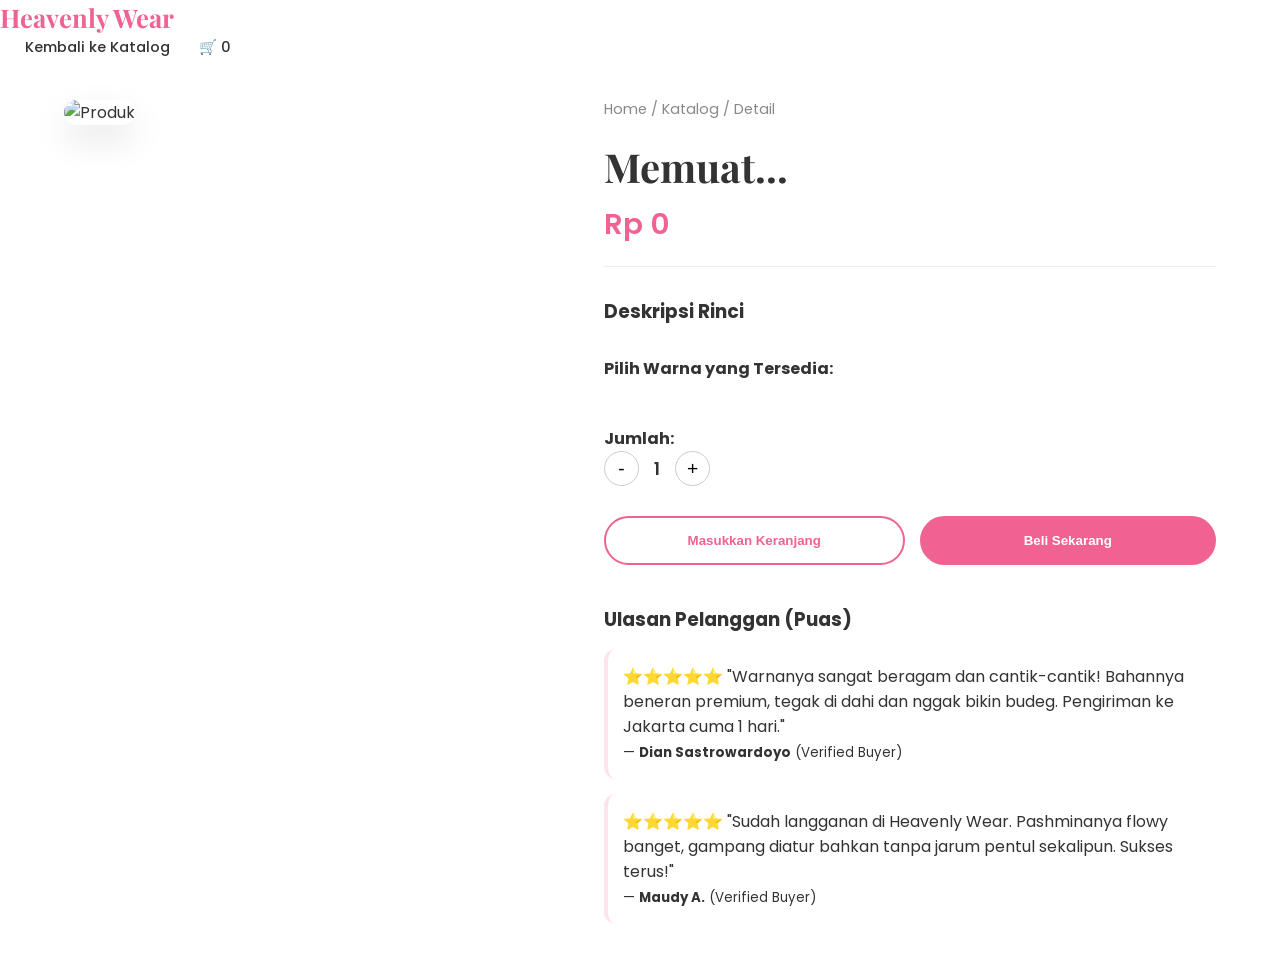
==== product-detail.html @ 220ace1c "Add files via upload" ====
<!DOCTYPE html>
<html lang="id">
<head>
    <meta charset="UTF-8">
    <meta name="viewport" content="width=device-width, initial-scale=1.0">
    <title>Detail Produk | Heavenly Wear</title>
    <link rel="stylesheet" href="style.css">
    <link href="https://fonts.googleapis.com/css2?family=Playfair+Display:wght@600&family=Poppins:wght@300;400;600&display=swap" rel="stylesheet">
    <style>
        .detail-wrapper { padding: 40px 5%; display: flex; flex-wrap: wrap; gap: 40px; justify-content: center; }
        .product-gallery { flex: 1; min-width: 300px; max-width: 500px; }
        .product-gallery img { width: 100%; border-radius: 20px; box-shadow: 0 15px 35px rgba(0,0,0,0.1); position: sticky; top: 100px; }
        
        .product-content { flex: 1.2; min-width: 300px; }
        .breadcrumb { font-size: 0.9rem; margin-bottom: 20px; color: #888; }
        .product-title { font-family: 'Playfair Display', serif; font-size: 2.5rem; color: var(--text); margin-bottom: 10px; }
        .price-tag { font-size: 1.8rem; color: var(--dark-pink); font-weight: 600; margin-bottom: 20px; }
        
        .color-section { margin: 30px 0; }
        .color-grid { display: grid; grid-template-columns: repeat(auto-fill, minmax(80px, 1fr)); gap: 10px; margin-top: 15px; }
        .color-item { border: 1px solid #ddd; padding: 8px; border-radius: 8px; text-align: center; cursor: pointer; transition: 0.3s; font-size: 0.8rem; }
        .color-item:hover { border-color: var(--dark-pink); background: var(--pink); }
        .color-item.active { border-color: var(--dark-pink); background: var(--dark-pink); color: white; }

        .qty-control { display: flex; align-items: center; gap: 15px; margin-bottom: 30px; }
        .qty-btn { width: 35px; height: 35px; border-radius: 50%; border: 1px solid #ccc; background: white; cursor: pointer; font-size: 1.2rem; }
        #qty-val { font-weight: 600; font-size: 1.1rem; }

        .action-btns { display: flex; gap: 15px; margin-bottom: 40px; }
        .btn-add-cart { flex: 1; padding: 15px; border-radius: 30px; border: 2px solid var(--dark-pink); color: var(--dark-pink); background: transparent; font-weight: 600; cursor: pointer; transition: 0.3s; }
        .btn-add-cart:hover { background: var(--dark-pink); color: white; }
        .btn-buy-now { flex: 1; padding: 15px; border-radius: 30px; border: none; background: var(--dark-pink); color: white; font-weight: 600; cursor: pointer; }

        .tabs { border-top: 1px solid #eee; padding-top: 30px; }
        .tab-content { line-height: 1.8; color: #666; font-size: 0.95rem; }
        .review-card { background: var(--white); padding: 15px; border-radius: 12px; margin-top: 15px; border-left: 4px solid var(--pink); }
    </style>
</head>
<body>

    <nav>
        <div class="logo" onclick="location.href='index.html'" style="cursor:pointer">Heavenly Wear</div>
        <div class="nav-links">
            <a href="index.html">Kembali ke Katalog</a>
            <a href="cart.html" class="cart-btn">🛒 <span id="cart-count">0</span></a>
        </div>
    </nav>

    <div class="detail-wrapper">
        <div class="product-gallery">
            <img id="main-img" src="" alt="Produk">
        </div>

        <div class="product-content">
            <div class="breadcrumb">Home / Katalog / <span id="crumb-name">Detail</span></div>
            <h1 id="prod-title" class="product-title">Memuat...</h1>
            <div id="prod-price" class="price-tag">Rp 0</div>
            
            <div class="tabs">
                <h3>Deskripsi Rinci</h3>
                <p id="prod-desc" class="tab-content"></p>
            </div>

            <div class="color-section">
                <p><strong>Pilih Warna yang Tersedia:</strong></p>
                <div id="color-grid" class="color-grid">
                    </div>
            </div>

            <p><strong>Jumlah:</strong></p>
            <div class="qty-control">
                <button class="qty-btn" onclick="updateQty(-1)">-</button>
                <span id="qty-val">1</span>
                <button class="qty-btn" onclick="updateQty(1)">+</button>
            </div>

            <div class="action-btns">
                <button class="btn-add-cart" onclick="addToCart()">Masukkan Keranjang</button>
                <button class="btn-buy-now" onclick="buyNow()">Beli Sekarang</button>
            </div>

            <div class="reviews">
                <h3>Ulasan Pelanggan (Puas)</h3>
                <div class="review-card">
                    <p>⭐⭐⭐⭐⭐ "Warnanya sangat beragam dan cantik-cantik! Bahannya beneran premium, tegak di dahi dan nggak bikin budeg. Pengiriman ke Jakarta cuma 1 hari."</p>
                    <small>— <strong>Dian Sastrowardoyo</strong> (Verified Buyer)</small>
                </div>
                <div class="review-card">
                    <p>⭐⭐⭐⭐⭐ "Sudah langganan di Heavenly Wear. Pashminanya flowy banget, gampang diatur bahkan tanpa jarum pentul sekalipun. Sukses terus!"</p>
                    <small>— <strong>Maudy A.</strong> (Verified Buyer)</small>
                </div>
            </div>
        </div>
    </div>

    <script>
        // Database Produk (Pastikan sama dengan index.html)
        const products = [
            { id: 1, name: "Hijab Sport", price: 40000, img: "image/hijab-sport.jpeg", desc: "Didesain khusus untuk muslimah aktif. Menggunakan bahan Spandex Jersey berkualitas tinggi yang elastis, dingin di kulit, dan memiliki sirkulasi udara optimal. Tidak bergeser saat melakukan aktivitas berat seperti lari atau yoga." },
            { id: 2, name: "Segi Empat Voal", price: 35000, img: "image/segiempat-voal.jpeg", desc: "Primadona setiap muslimah. Bahan Ultra Fine Voal yang sangat lembut namun tetap tegak sempurna di dahi. Serat kainnya padat, tidak menerawang, dan memberikan kesan elegan untuk look harian maupun formal." },
            { id: 3, name: "Pashmina Viscose", price: 45000, img: "image/pashmina-viscose.jpeg", desc: "Sentuhan kemewahan dalam kenyamanan. Tekstur serat viscose alami memberikan efek cooling (dingin). Bahannya tidak licin, mudah dibentuk, dan memiliki ketebalan yang pas sehingga tidak mencekik leher." },
            { id: 4, name: "Pashmina Ceruty", price: 42000, img: "image/pashmina-ceruty.jpeg", desc: "Pashmina favorit untuk acara pesta atau hangout. Bahan Ceruty Baby Doll Original yang jatuh (flowy), memiliki tekstur berpasir halus yang mewah, dan sangat panjang untuk berbagai gaya hijab kreatif." }
        ];

        // Daftar Warna Banyak (20 Warna)
        const allColors = ["Midnight Black", "Snow White", "Dusty Pink", "Sage Green", "Navy Blue", "Maroon", "Milo", "Beige", "Terracotta", "Lilac", "Silver Gray", "Olive", "Rose Gold", "Broken White", "Coffee", "Nude", "Denim", "Mustard", "Deep Teal", "Mauve"];

        let currentQty = 1;
        let selectedColor = "";

        // Get ID from URL
        const urlParams = new URLSearchParams(window.location.search);
        const pid = urlParams.get('id');
        const product = products.find(p => p.id == pid);

        if (product) {
            document.title = `${product.name} | Heavenly Wear`;
            document.getElementById('main-img').src = product.img;
            document.getElementById('prod-title').innerText = product.name;
            document.getElementById('crumb-name').innerText = product.name;
            document.getElementById('prod-price').innerText = `Rp ${product.price.toLocaleString()}`;
            document.getElementById('prod-desc').innerText = product.desc;

            // Generate Colors
            const colorGrid = document.getElementById('color-grid');
            allColors.forEach(warna => {
                const item = document.createElement('div');
                item.className = 'color-item';
                item.innerText = warna;
                item.onclick = function() {
                    document.querySelectorAll('.color-item').forEach(el => el.classList.remove('active'));
                    item.classList.add('active');
                    selectedColor = warna;
                };
                colorGrid.appendChild(item);
            });
        }

        function updateQty(val) {
            currentQty += val;
            if (currentQty < 1) currentQty = 1;
            document.getElementById('qty-val').innerText = currentQty;
        }

        function addToCart() {
            if (!selectedColor) {
                alert("Silakan pilih warna hijab cantikmu terlebih dahulu!");
                return;
            }

            let cart = JSON.parse(localStorage.getItem('heavenlyCart')) || [];
            cart.push({
                id: product.id,
                name: product.name,
                price: product.price,
                img: product.img,
                color: selectedColor,
                qty: currentQty
            });

            localStorage.setItem('heavenlyCart', JSON.stringify(cart));
            updateCartCount();
            alert(`Berhasil! ${product.name} (${selectedColor}) telah masuk keranjang.`);
        }

        function buyNow() {
            if (!selectedColor) {
                alert("Silakan pilih warna dulu ya ukh!");
                return;
            }
            addToCart();
            window.location.href = 'cart.html';
        }

        function updateCartCount() {
            const cart = JSON.parse(localStorage.getItem('heavenlyCart')) || [];
            document.getElementById('cart-count').innerText = cart.length;
        }
        
        updateCartCount();
    </script>
</body>
</html>
---- style.css ----
:root {
    --pink: #FCE4EC;
    --dark-pink: #F06292;
    --blue: #E3F2FD;
    --deep-blue: #1E88E5;
    --text: #333;
    --white: #fff;
}

* { margin:0; padding:0; box-sizing: border-box; }
body { font-family: 'Poppins', sans-serif; color: var(--text); background: var(--white); overflow-x: hidden; }

.container { width: 90%; max-width: 1200px; margin: 0 auto; }

/* Navbar */
.navbar { padding: 20px 0; background: rgba(255,255,255,0.9); backdrop-filter: blur(10px); position: sticky; top:0; z-index: 1000; box-shadow: 0 2px 10px rgba(0,0,0,0.05); }
.nav-wrapper { display: flex; justify-content: space-between; align-items: center; }
.logo { font-family: 'Playfair Display', serif; font-size: 1.6rem; color: var(--dark-pink); font-weight: 700; }
.nav-links a { text-decoration: none; color: var(--text); margin-left: 25px; font-weight: 500; font-size: 0.9rem; }

/* Hero */
.hero { padding: 100px 0; background: linear-gradient(135deg, var(--pink), var(--blue)); min-height: 80vh; display: flex; align-items: center; }
.hero-grid { display: grid; grid-template-columns: 1fr 1fr; gap: 40px; align-items: center; }
.hero-text h1 { font-family: 'Playfair Display', serif; font-size: 3.5rem; margin-bottom: 20px; line-height: 1.2; }
.tagline { color: var(--dark-pink); font-weight: 600; letter-spacing: 2px; text-transform: uppercase; font-size: 0.8rem; }
.hero-btns { display: flex; gap: 15px; margin-top: 30px; }

/* AI Section */
.section { padding: 80px 0; }
.ai-card { background: var(--blue); border-radius: 30px; padding: 40px; }
.ai-content-grid { display: grid; grid-template-columns: 1fr 1fr; gap: 40px; margin-top: 30px; }
.preview-square { width: 100%; aspect-ratio: 1/1; background: white; border-radius: 20px; border: 2px dashed var(--dark-pink); display: flex; align-items: center; justify-content: center; overflow: hidden; margin-bottom: 15px; }

/* Catalog */
.catalog-grid { display: grid; grid-template-columns: repeat(auto-fill, minmax(250px, 1fr)); gap: 30px; }
.product-card { background: white; border-radius: 20px; padding: 15px; box-shadow: 0 10px 20px rgba(0,0,0,0.03); transition: 0.3s; cursor: pointer; border: 1px solid #f0f0f0; }
.product-card:hover { transform: translateY(-10px); }
.product-card img { width: 100%; height: 320px; object-fit: cover; border-radius: 15px; }

/* Buttons */
.btn { padding: 12px 30px; border-radius: 50px; text-decoration: none; font-weight: 600; transition: 0.3s; display: inline-block; border: none; cursor: pointer; }
.btn.primary { background: var(--dark-pink); color: white; }
.btn.secondary { background: white; color: var(--dark-pink); }
.btn-outline { display: block; text-align: center; padding: 10px; border: 1px solid var(--dark-pink); border-radius: 10px; color: var(--dark-pink); cursor: pointer; }

/* Mobile Menu */
.mobile-menu { display: none; flex-direction: column; gap: 5px; cursor: pointer; }
.mobile-menu span { width: 25px; height: 3px; background: var(--dark-pink); }

/* RESPONSIVE */
@media (max-width: 768px) {
    .hero-grid, .ai-content-grid { grid-template-columns: 1fr; text-align: center; }
    .hero-text h1 { font-size: 2.2rem; }
    .hero-btns { justify-content: center; }
    .nav-links { display: none; position: absolute; top: 70px; left: 0; width: 100%; background: white; flex-direction: column; padding: 20px; text-align: center; box-shadow: 0 10px 10px rgba(0,0,0,0.1); }
    .nav-links.active { display: flex; }
    .nav-links a { margin: 10px 0; }
    .mobile-menu { display: flex; }
}
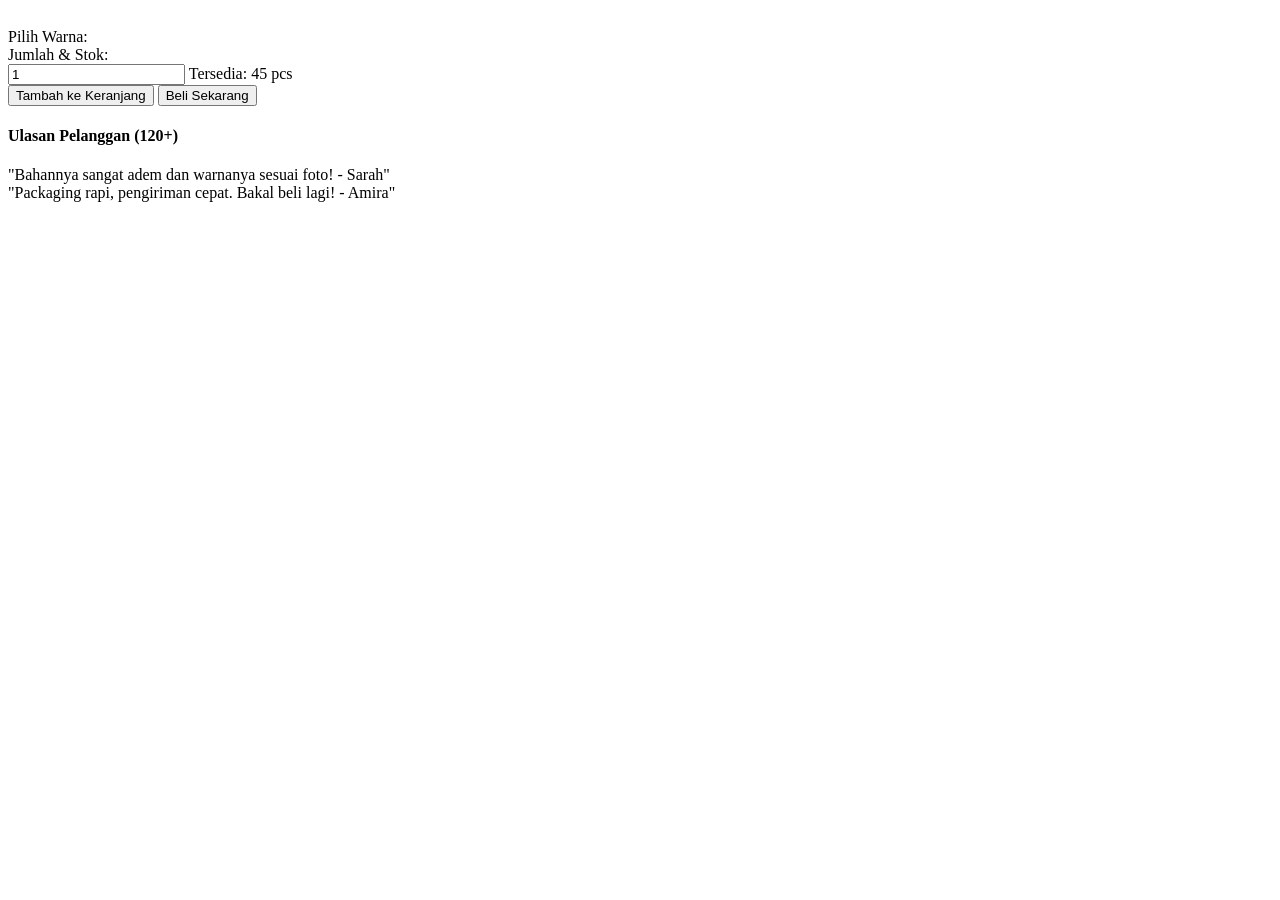
==== commit c2788c95: "Update product-detail.html" ====
--- a/product-detail.html
+++ b/product-detail.html
@@ -1,183 +1,37 @@
-<!DOCTYPE html>
-<html lang="id">
-<head>
-    <meta charset="UTF-8">
-    <meta name="viewport" content="width=device-width, initial-scale=1.0">
-    <title>Detail Produk | Heavenly Wear</title>
-    <link rel="stylesheet" href="style.css">
-    <link href="https://fonts.googleapis.com/css2?family=Playfair+Display:wght@600&family=Poppins:wght@300;400;600&display=swap" rel="stylesheet">
-    <style>
-        .detail-wrapper { padding: 40px 5%; display: flex; flex-wrap: wrap; gap: 40px; justify-content: center; }
-        .product-gallery { flex: 1; min-width: 300px; max-width: 500px; }
-        .product-gallery img { width: 100%; border-radius: 20px; box-shadow: 0 15px 35px rgba(0,0,0,0.1); position: sticky; top: 100px; }
-        
-        .product-content { flex: 1.2; min-width: 300px; }
-        .breadcrumb { font-size: 0.9rem; margin-bottom: 20px; color: #888; }
-        .product-title { font-family: 'Playfair Display', serif; font-size: 2.5rem; color: var(--text); margin-bottom: 10px; }
-        .price-tag { font-size: 1.8rem; color: var(--dark-pink); font-weight: 600; margin-bottom: 20px; }
-        
-        .color-section { margin: 30px 0; }
-        .color-grid { display: grid; grid-template-columns: repeat(auto-fill, minmax(80px, 1fr)); gap: 10px; margin-top: 15px; }
-        .color-item { border: 1px solid #ddd; padding: 8px; border-radius: 8px; text-align: center; cursor: pointer; transition: 0.3s; font-size: 0.8rem; }
-        .color-item:hover { border-color: var(--dark-pink); background: var(--pink); }
-        .color-item.active { border-color: var(--dark-pink); background: var(--dark-pink); color: white; }
-
-        .qty-control { display: flex; align-items: center; gap: 15px; margin-bottom: 30px; }
-        .qty-btn { width: 35px; height: 35px; border-radius: 50%; border: 1px solid #ccc; background: white; cursor: pointer; font-size: 1.2rem; }
-        #qty-val { font-weight: 600; font-size: 1.1rem; }
-
-        .action-btns { display: flex; gap: 15px; margin-bottom: 40px; }
-        .btn-add-cart { flex: 1; padding: 15px; border-radius: 30px; border: 2px solid var(--dark-pink); color: var(--dark-pink); background: transparent; font-weight: 600; cursor: pointer; transition: 0.3s; }
-        .btn-add-cart:hover { background: var(--dark-pink); color: white; }
-        .btn-buy-now { flex: 1; padding: 15px; border-radius: 30px; border: none; background: var(--dark-pink); color: white; font-weight: 600; cursor: pointer; }
-
-        .tabs { border-top: 1px solid #eee; padding-top: 30px; }
-        .tab-content { line-height: 1.8; color: #666; font-size: 0.95rem; }
-        .review-card { background: var(--white); padding: 15px; border-radius: 12px; margin-top: 15px; border-left: 4px solid var(--pink); }
-    </style>
-</head>
-<body>
-
-    <nav>
-        <div class="logo" onclick="location.href='index.html'" style="cursor:pointer">Heavenly Wear</div>
-        <div class="nav-links">
-            <a href="index.html">Kembali ke Katalog</a>
-            <a href="cart.html" class="cart-btn">🛒 <span id="cart-count">0</span></a>
+<body class="p-8">
+    <div class="glass max-w-5xl mx-auto p-8 grid md:grid-cols-2 gap-10">
+        <div>
+            <img id="detail-img" src="" class="w-full rounded-2xl shadow-lg">
         </div>
-    </nav>
-
-    <div class="detail-wrapper">
-        <div class="product-gallery">
-            <img id="main-img" src="" alt="Produk">
-        </div>
-
-        <div class="product-content">
-            <div class="breadcrumb">Home / Katalog / <span id="crumb-name">Detail</span></div>
-            <h1 id="prod-title" class="product-title">Memuat...</h1>
-            <div id="prod-price" class="price-tag">Rp 0</div>
+        <div>
+            <h2 id="detail-title" class="text-4xl font-bold mb-2"></h2>
+            <p id="detail-price" class="text-2xl text-blue-600 mb-6"></p>
+            <p id="detail-desc" class="mb-6 text-gray-700 leading-relaxed"></p>
             
-            <div class="tabs">
-                <h3>Deskripsi Rinci</h3>
-                <p id="prod-desc" class="tab-content"></p>
-            </div>
-
-            <div class="color-section">
-                <p><strong>Pilih Warna yang Tersedia:</strong></p>
-                <div id="color-grid" class="color-grid">
+            <div class="mb-6">
+                <label class="font-bold block mb-2">Pilih Warna:</label>
+                <div class="flex gap-2 flex-wrap" id="color-options">
                     </div>
             </div>
 
-            <p><strong>Jumlah:</strong></p>
-            <div class="qty-control">
-                <button class="qty-btn" onclick="updateQty(-1)">-</button>
-                <span id="qty-val">1</span>
-                <button class="qty-btn" onclick="updateQty(1)">+</button>
+            <div class="mb-8">
+                <label class="font-bold block mb-2">Jumlah & Stok:</label>
+                <div class="flex items-center gap-4">
+                    <input type="number" value="1" min="1" class="w-16 p-2 rounded-lg border">
+                    <span class="text-sm text-green-600">Tersedia: <span id="stok-num">45</span> pcs</span>
+                </div>
             </div>
 
-            <div class="action-btns">
-                <button class="btn-add-cart" onclick="addToCart()">Masukkan Keranjang</button>
-                <button class="btn-buy-now" onclick="buyNow()">Beli Sekarang</button>
+            <div class="flex gap-4">
+                <button onclick="addToCart()" class="flex-1 bg-serenity py-4 rounded-xl font-bold text-white hover:opacity-80 transition">Tambah ke Keranjang</button>
+                <button onclick="buyNow()" class="flex-1 bg-rose-300 py-4 rounded-xl font-bold text-gray-800 hover:opacity-80 transition">Beli Sekarang</button>
             </div>
 
-            <div class="reviews">
-                <h3>Ulasan Pelanggan (Puas)</h3>
-                <div class="review-card">
-                    <p>⭐⭐⭐⭐⭐ "Warnanya sangat beragam dan cantik-cantik! Bahannya beneran premium, tegak di dahi dan nggak bikin budeg. Pengiriman ke Jakarta cuma 1 hari."</p>
-                    <small>— <strong>Dian Sastrowardoyo</strong> (Verified Buyer)</small>
-                </div>
-                <div class="review-card">
-                    <p>⭐⭐⭐⭐⭐ "Sudah langganan di Heavenly Wear. Pashminanya flowy banget, gampang diatur bahkan tanpa jarum pentul sekalipun. Sukses terus!"</p>
-                    <small>— <strong>Maudy A.</strong> (Verified Buyer)</small>
-                </div>
+            <div class="mt-10 pt-10 border-t">
+                <h4 class="font-bold mb-4">Ulasan Pelanggan (120+)</h4>
+                <div class="bg-white/30 p-4 rounded-xl mb-2 italic">"Bahannya sangat adem dan warnanya sesuai foto! - Sarah"</div>
+                <div class="bg-white/30 p-4 rounded-xl italic">"Packaging rapi, pengiriman cepat. Bakal beli lagi! - Amira"</div>
             </div>
         </div>
     </div>
-
-    <script>
-        // Database Produk (Pastikan sama dengan index.html)
-        const products = [
-            { id: 1, name: "Hijab Sport", price: 40000, img: "image/hijab-sport.jpeg", desc: "Didesain khusus untuk muslimah aktif. Menggunakan bahan Spandex Jersey berkualitas tinggi yang elastis, dingin di kulit, dan memiliki sirkulasi udara optimal. Tidak bergeser saat melakukan aktivitas berat seperti lari atau yoga." },
-            { id: 2, name: "Segi Empat Voal", price: 35000, img: "image/segiempat-voal.jpeg", desc: "Primadona setiap muslimah. Bahan Ultra Fine Voal yang sangat lembut namun tetap tegak sempurna di dahi. Serat kainnya padat, tidak menerawang, dan memberikan kesan elegan untuk look harian maupun formal." },
-            { id: 3, name: "Pashmina Viscose", price: 45000, img: "image/pashmina-viscose.jpeg", desc: "Sentuhan kemewahan dalam kenyamanan. Tekstur serat viscose alami memberikan efek cooling (dingin). Bahannya tidak licin, mudah dibentuk, dan memiliki ketebalan yang pas sehingga tidak mencekik leher." },
-            { id: 4, name: "Pashmina Ceruty", price: 42000, img: "image/pashmina-ceruty.jpeg", desc: "Pashmina favorit untuk acara pesta atau hangout. Bahan Ceruty Baby Doll Original yang jatuh (flowy), memiliki tekstur berpasir halus yang mewah, dan sangat panjang untuk berbagai gaya hijab kreatif." }
-        ];
-
-        // Daftar Warna Banyak (20 Warna)
-        const allColors = ["Midnight Black", "Snow White", "Dusty Pink", "Sage Green", "Navy Blue", "Maroon", "Milo", "Beige", "Terracotta", "Lilac", "Silver Gray", "Olive", "Rose Gold", "Broken White", "Coffee", "Nude", "Denim", "Mustard", "Deep Teal", "Mauve"];
-
-        let currentQty = 1;
-        let selectedColor = "";
-
-        // Get ID from URL
-        const urlParams = new URLSearchParams(window.location.search);
-        const pid = urlParams.get('id');
-        const product = products.find(p => p.id == pid);
-
-        if (product) {
-            document.title = `${product.name} | Heavenly Wear`;
-            document.getElementById('main-img').src = product.img;
-            document.getElementById('prod-title').innerText = product.name;
-            document.getElementById('crumb-name').innerText = product.name;
-            document.getElementById('prod-price').innerText = `Rp ${product.price.toLocaleString()}`;
-            document.getElementById('prod-desc').innerText = product.desc;
-
-            // Generate Colors
-            const colorGrid = document.getElementById('color-grid');
-            allColors.forEach(warna => {
-                const item = document.createElement('div');
-                item.className = 'color-item';
-                item.innerText = warna;
-                item.onclick = function() {
-                    document.querySelectorAll('.color-item').forEach(el => el.classList.remove('active'));
-                    item.classList.add('active');
-                    selectedColor = warna;
-                };
-                colorGrid.appendChild(item);
-            });
-        }
-
-        function updateQty(val) {
-            currentQty += val;
-            if (currentQty < 1) currentQty = 1;
-            document.getElementById('qty-val').innerText = currentQty;
-        }
-
-        function addToCart() {
-            if (!selectedColor) {
-                alert("Silakan pilih warna hijab cantikmu terlebih dahulu!");
-                return;
-            }
-
-            let cart = JSON.parse(localStorage.getItem('heavenlyCart')) || [];
-            cart.push({
-                id: product.id,
-                name: product.name,
-                price: product.price,
-                img: product.img,
-                color: selectedColor,
-                qty: currentQty
-            });
-
-            localStorage.setItem('heavenlyCart', JSON.stringify(cart));
-            updateCartCount();
-            alert(`Berhasil! ${product.name} (${selectedColor}) telah masuk keranjang.`);
-        }
-
-        function buyNow() {
-            if (!selectedColor) {
-                alert("Silakan pilih warna dulu ya ukh!");
-                return;
-            }
-            addToCart();
-            window.location.href = 'cart.html';
-        }
-
-        function updateCartCount() {
-            const cart = JSON.parse(localStorage.getItem('heavenlyCart')) || [];
-            document.getElementById('cart-count').innerText = cart.length;
-        }
-        
-        updateCartCount();
-    </script>
 </body>
-</html>
